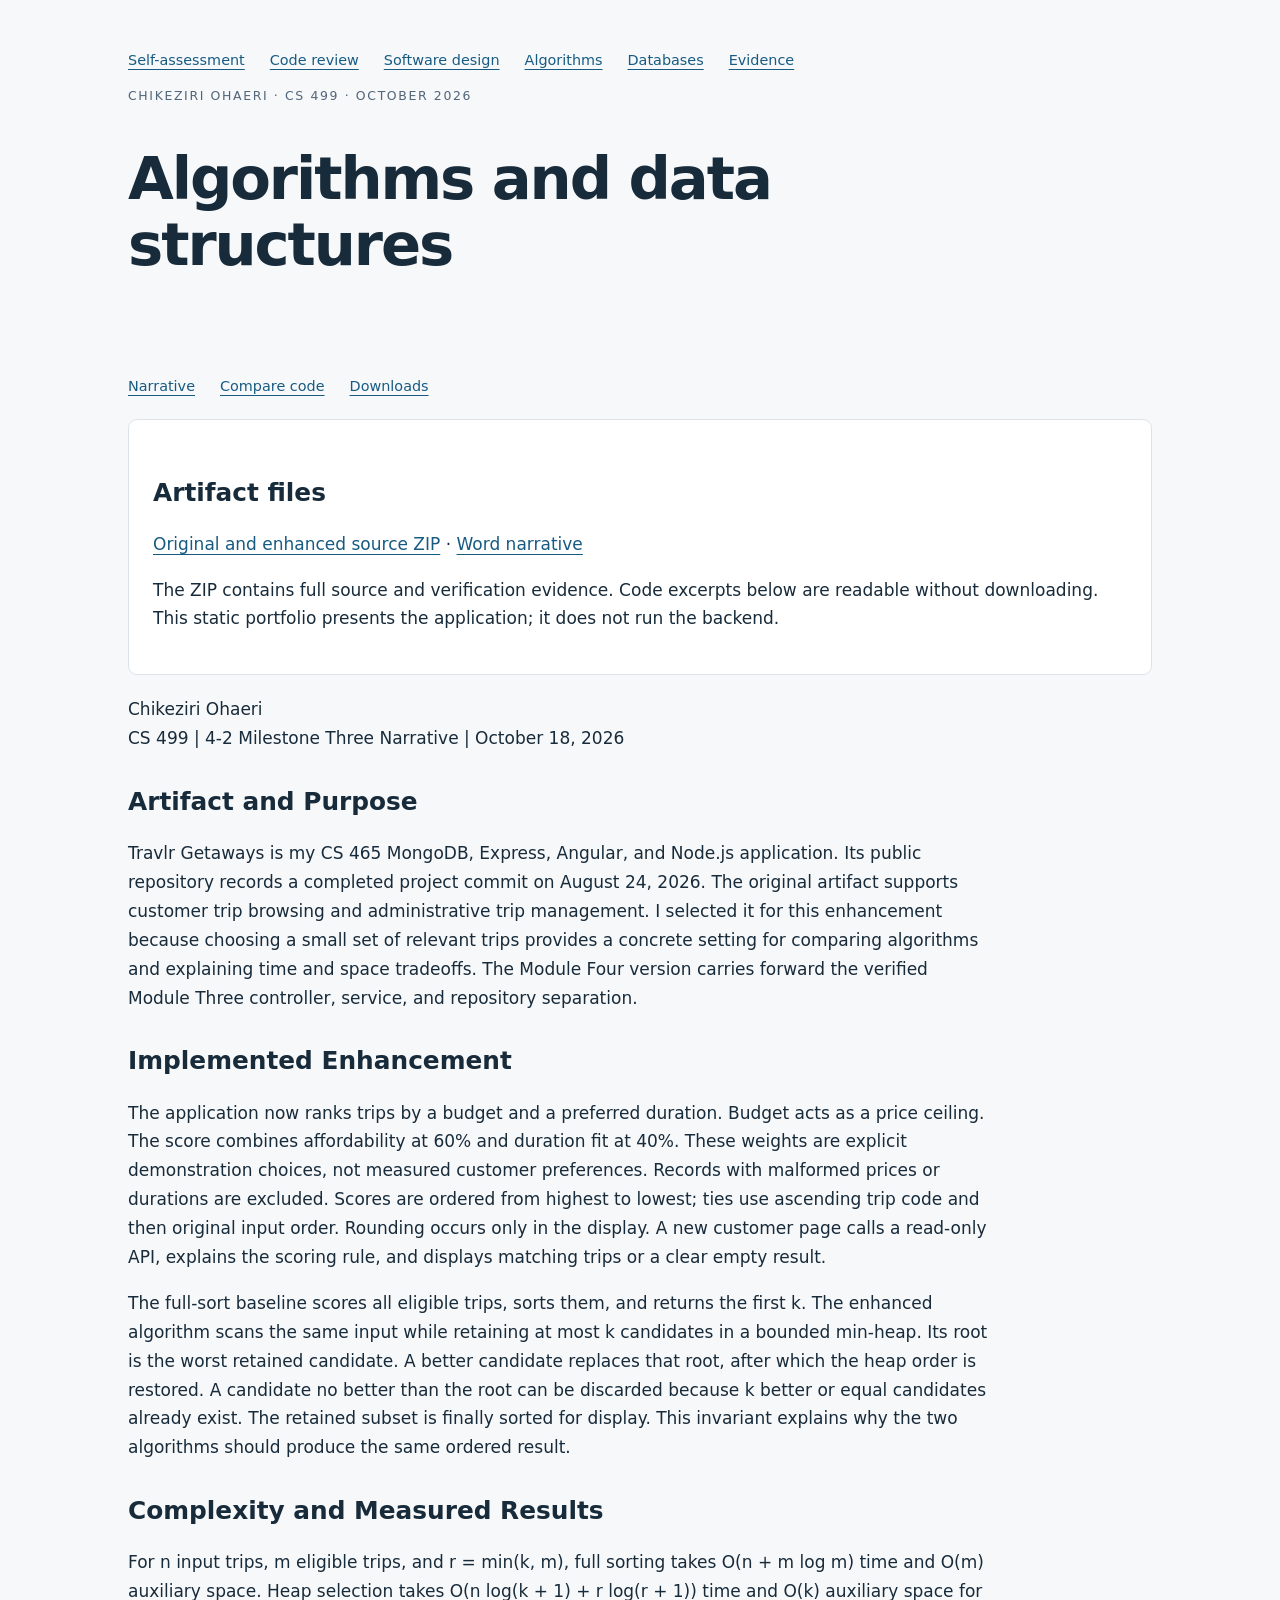
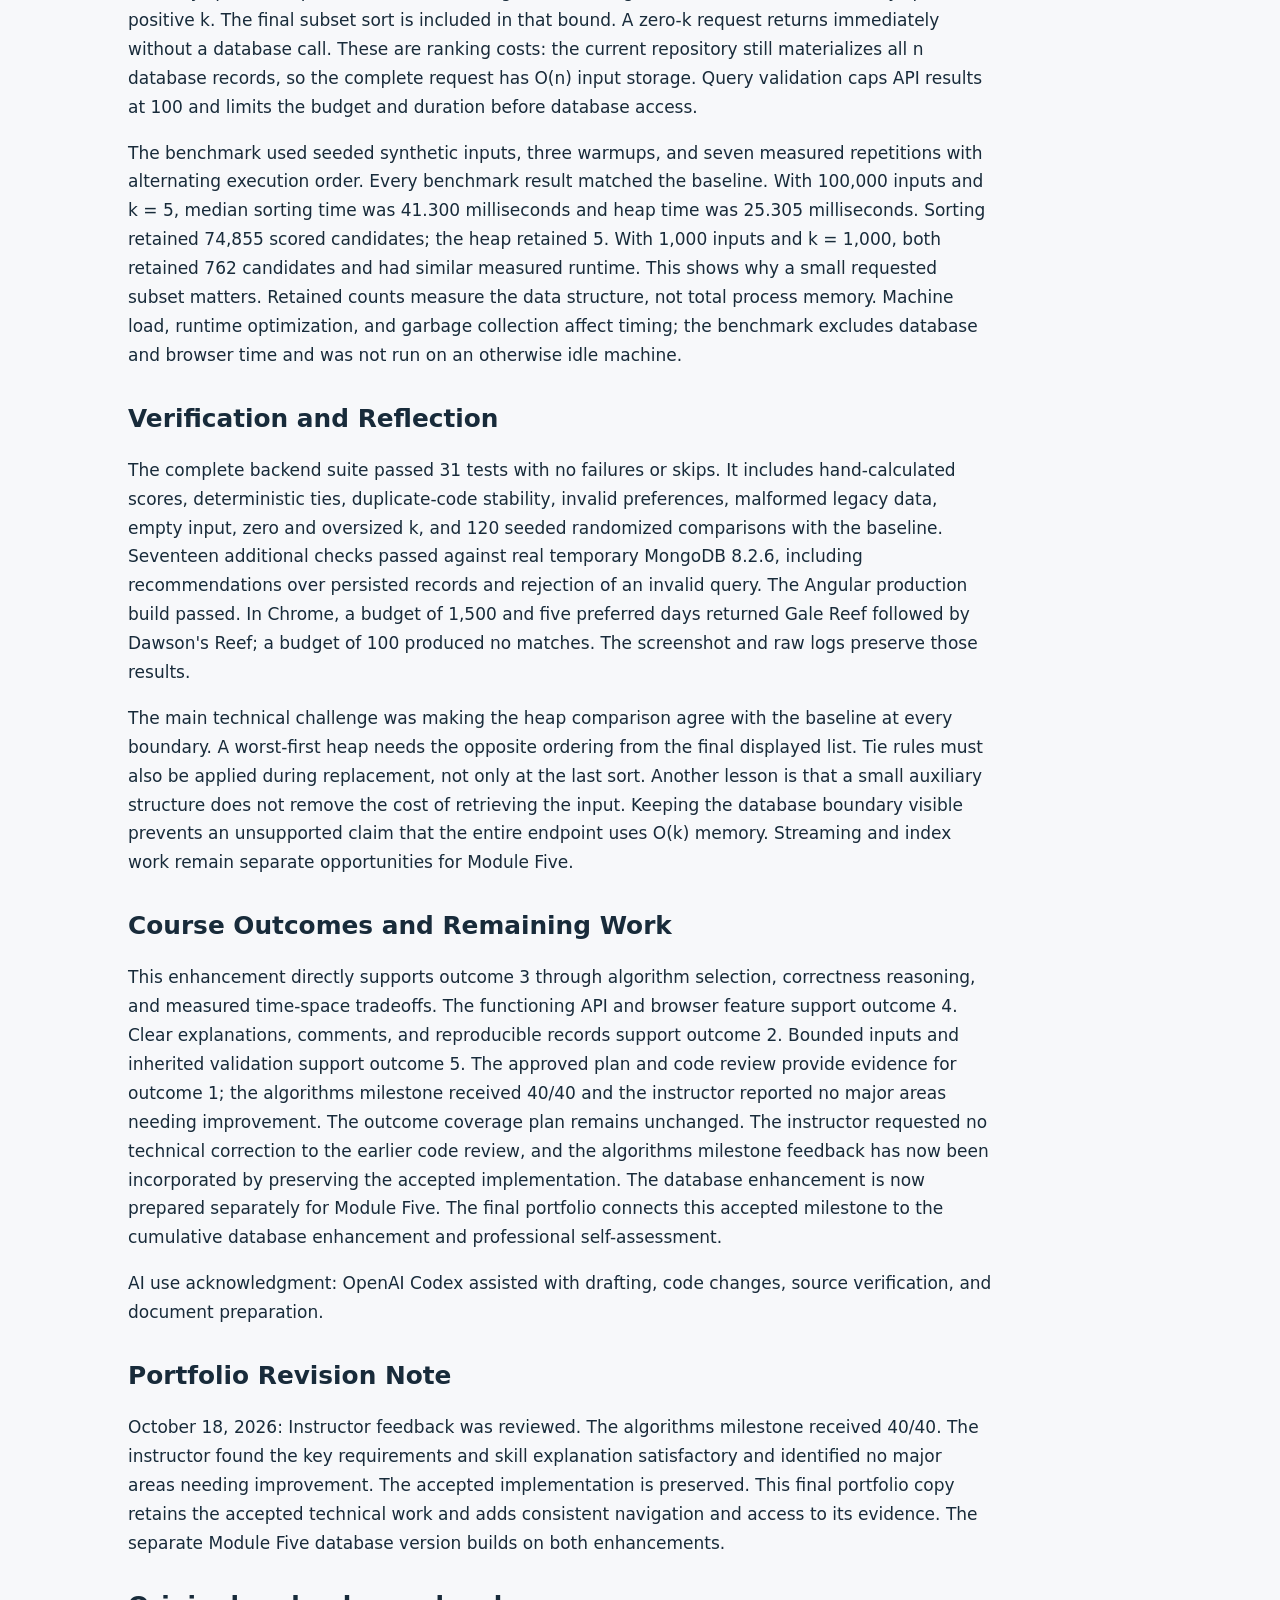
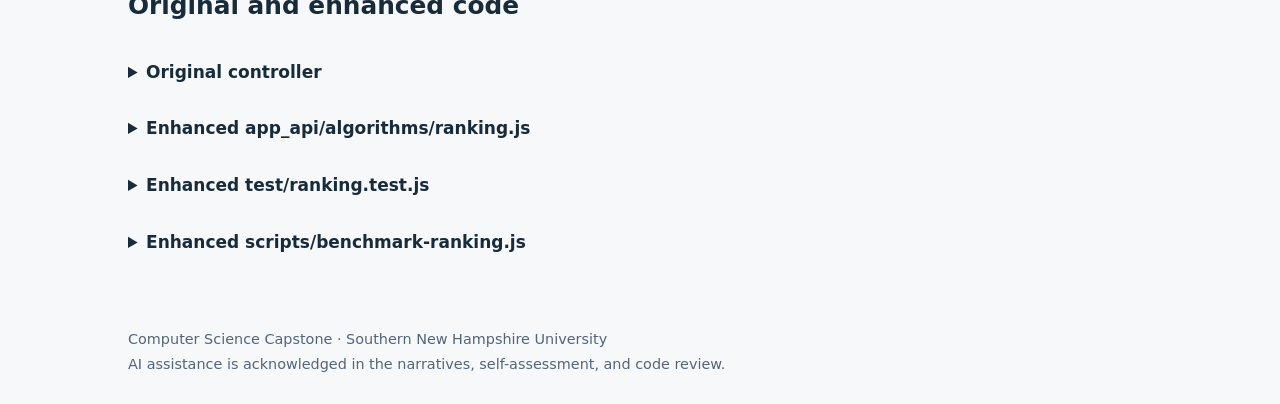
==== algorithms/index.html @ 8134e0b6 "Assemble CS 499 final capstone portfolio" ====
<!doctype html><html lang="en"><head><meta charset="utf-8"><meta name="viewport" content="width=device-width, initial-scale=1"><meta name="description" content="Chikeziri Ohaeri computer science capstone portfolio"><title>Algorithms and data structures | Chikeziri Ohaeri</title><link rel="stylesheet" href="../style.css"></head><body><a class="skip" href="#main">Skip to content</a><header><nav aria-label="Portfolio"><a href="../index.html">Self-assessment</a><a href="../code-review/index.html">Code review</a><a href="../software-design/index.html">Software design</a><a href="../algorithms/index.html">Algorithms</a><a href="../databases/index.html">Databases</a><a href="../evidence.html">Evidence</a></nav><p class="eyebrow">Chikeziri Ohaeri · CS 499 · October 2026</p><h1>Algorithms and data structures</h1><p class="intro"></p></header><main id="main"><nav aria-label="Page sections"><a href="#narrative">Narrative</a><a href="#source">Compare code</a><a href="#downloads">Downloads</a></nav><section class="downloads" id="downloads"><h2>Artifact files</h2><p><a href="downloads/4-2 Algorithms Artifact.zip">Original and enhanced source ZIP</a> · <a href="Algorithms Narrative.docx">Word narrative</a></p><p>The ZIP contains full source and verification evidence. Code excerpts below are readable without downloading. This static portfolio presents the application; it does not run the backend.</p></section><article id="narrative"><p>Chikeziri Ohaeri<br>CS 499 | 4-2 Milestone Three Narrative | October 18, 2026</p>
<h2>Artifact and Purpose</h2>
<p>Travlr Getaways is my CS 465 MongoDB, Express, Angular, and Node.js application. Its public repository records a completed project commit on August 24, 2026. The original artifact supports customer trip browsing and administrative trip management. I selected it for this enhancement because choosing a small set of relevant trips provides a concrete setting for comparing algorithms and explaining time and space tradeoffs. The Module Four version carries forward the verified Module Three controller, service, and repository separation.</p>
<h2>Implemented Enhancement</h2>
<p>The application now ranks trips by a budget and a preferred duration. Budget acts as a price ceiling. The score combines affordability at 60% and duration fit at 40%. These weights are explicit demonstration choices, not measured customer preferences. Records with malformed prices or durations are excluded. Scores are ordered from highest to lowest; ties use ascending trip code and then original input order. Rounding occurs only in the display. A new customer page calls a read-only API, explains the scoring rule, and displays matching trips or a clear empty result.</p>
<p>The full-sort baseline scores all eligible trips, sorts them, and returns the first k. The enhanced algorithm scans the same input while retaining at most k candidates in a bounded min-heap. Its root is the worst retained candidate. A better candidate replaces that root, after which the heap order is restored. A candidate no better than the root can be discarded because k better or equal candidates already exist. The retained subset is finally sorted for display. This invariant explains why the two algorithms should produce the same ordered result.</p>
<h2>Complexity and Measured Results</h2>
<p>For n input trips, m eligible trips, and r = min(k, m), full sorting takes O(n + m log m) time and O(m) auxiliary space. Heap selection takes O(n log(k + 1) + r log(r + 1)) time and O(k) auxiliary space for positive k. The final subset sort is included in that bound. A zero-k request returns immediately without a database call. These are ranking costs: the current repository still materializes all n database records, so the complete request has O(n) input storage. Query validation caps API results at 100 and limits the budget and duration before database access.</p>
<p>The benchmark used seeded synthetic inputs, three warmups, and seven measured repetitions with alternating execution order. Every benchmark result matched the baseline. With 100,000 inputs and k = 5, median sorting time was 41.300 milliseconds and heap time was 25.305 milliseconds. Sorting retained 74,855 scored candidates; the heap retained 5. With 1,000 inputs and k = 1,000, both retained 762 candidates and had similar measured runtime. This shows why a small requested subset matters. Retained counts measure the data structure, not total process memory. Machine load, runtime optimization, and garbage collection affect timing; the benchmark excludes database and browser time and was not run on an otherwise idle machine.</p>
<h2>Verification and Reflection</h2>
<p>The complete backend suite passed 31 tests with no failures or skips. It includes hand-calculated scores, deterministic ties, duplicate-code stability, invalid preferences, malformed legacy data, empty input, zero and oversized k, and 120 seeded randomized comparisons with the baseline. Seventeen additional checks passed against real temporary MongoDB 8.2.6, including recommendations over persisted records and rejection of an invalid query. The Angular production build passed. In Chrome, a budget of 1,500 and five preferred days returned Gale Reef followed by Dawson&#x27;s Reef; a budget of 100 produced no matches. The screenshot and raw logs preserve those results.</p>
<p>The main technical challenge was making the heap comparison agree with the baseline at every boundary. A worst-first heap needs the opposite ordering from the final displayed list. Tie rules must also be applied during replacement, not only at the last sort. Another lesson is that a small auxiliary structure does not remove the cost of retrieving the input. Keeping the database boundary visible prevents an unsupported claim that the entire endpoint uses O(k) memory. Streaming and index work remain separate opportunities for Module Five.</p>
<h2>Course Outcomes and Remaining Work</h2>
<p>This enhancement directly supports outcome 3 through algorithm selection, correctness reasoning, and measured time-space tradeoffs. The functioning API and browser feature support outcome 4. Clear explanations, comments, and reproducible records support outcome 2. Bounded inputs and inherited validation support outcome 5. The approved plan and code review provide evidence for outcome 1; the algorithms milestone received 40/40 and the instructor reported no major areas needing improvement. The outcome coverage plan remains unchanged. The instructor requested no technical correction to the earlier code review, and the algorithms milestone feedback has now been incorporated by preserving the accepted implementation. The database enhancement is now prepared separately for Module Five. The final portfolio connects this accepted milestone to the cumulative database enhancement and professional self-assessment.</p>
<p>AI use acknowledgment: OpenAI Codex assisted with drafting, code changes, source verification, and document preparation.</p>
<h2>Portfolio Revision Note</h2>
<p>October 18, 2026: Instructor feedback was reviewed. The algorithms milestone received 40/40. The instructor found the key requirements and skill explanation satisfactory and identified no major areas needing improvement. The accepted implementation is preserved. This final portfolio copy retains the accepted technical work and adds consistent navigation and access to its evidence. The separate Module Five database version builds on both enhancements.</p></article><section id="source"><h2>Original and enhanced code</h2><details><summary>Original controller</summary><pre><code>const Trip = require(&#x27;../models/travlr&#x27;);

const tripFields = [
  &#x27;code&#x27;,
  &#x27;name&#x27;,
  &#x27;length&#x27;,
  &#x27;start&#x27;,
  &#x27;resort&#x27;,
  &#x27;perPerson&#x27;,
  &#x27;image&#x27;,
  &#x27;description&#x27;,
];

function tripPayload(body = {}) {
  return tripFields.reduce((payload, field) =&gt; {
    if (body[field] !== undefined) {
      payload[field] = body[field];
    }
    return payload;
  }, {});
}

function requiredFieldsMissing(payload) {
  return tripFields.filter((field) =&gt; (
    payload[field] === undefined
    || payload[field] === null
    || (typeof payload[field] === &#x27;string&#x27; &amp;&amp; payload[field].trim() === &#x27;&#x27;)
  ));
}

function databaseError(res, error, action) {
  if (error?.name === &#x27;ValidationError&#x27; || error?.name === &#x27;CastError&#x27;) {
    return res.status(400).json({ message: &#x27;Invalid trip data&#x27;, details: error.message });
  }

  if (error?.code === 11000) {
    return res.status(409).json({ message: &#x27;A trip with that code already exists&#x27; });
  }

  return res.status(500).json({ message: `Unable to ${action} trip` });
}

function createTripsController(TripModel) {
  async function tripsList(req, res) {
    try {
      const trips = await TripModel.find({});

      if (trips.length === 0) {
        return res.status(404).json({ message: &#x27;No trips found&#x27; });
      }

      return res.status(200).json(trips);
    } catch (error) {
      return res.status(500).json({ message: &#x27;Unable to retrieve trips&#x27; });
    }
  }

  async function tripsFindByCode(req, res) {
    const tripCode = req.params?.tripCode?.trim();

    if (!tripCode) {
      return res.status(400).json({ message: &#x27;Trip code is required&#x27; });
    }

    try {
      const trip = await TripModel.findOne({ code: tripCode });

      if (!trip) {
        return res.status(404).json({ message: `Trip ${tripCode} not found` });
      }

      return res.status(200).json(trip);
    } catch (error) {
      return res.status(500).json({ message: &#x27;Unable to retrieve trip&#x27; });
    }
  }

  async function tripsAddTrip(req, res) {
    const payload = tripPayload(req.body);
    const missingFields = requiredFieldsMissing(payload);

    if (missingFields.length &gt; 0) {
      return res.status(400).json({
        message: `Missing required trip fields: ${missingFields.join(&#x27;, &#x27;)}`,
      });
    }

    try {
      const trip = await TripModel.create(payload);
      return res.status(201).json(trip);
    } catch (error) {
      return databaseError(res, error, &#x27;create&#x27;);
    }
  }

  async function tripsUpdateTrip(req, res) {
    const tripCode = req.params?.tripCode?.trim();

    if (!tripCode) {
      return res.status(400).json({ message: &#x27;Trip code is required&#x27; });
    }

    const payload = tripPayload(req.body);
    const missingFields = requiredFieldsMissing(payload);

    if (missingFields.length &gt; 0) {
      return res.status(400).json({
        message: `Missing required trip fields: ${missingFields.join(&#x27;, &#x27;)}`,
      });
    }

    try {
      const trip = await TripModel.findOneAndUpdate(
        { code: tripCode },
        payload,
        { returnDocument: &#x27;after&#x27;, runValidators: true },
      );

      if (!trip) {
        return res.status(404).json({ message: `Trip ${tripCode} not found` });
      }

      return res.status(200).json(trip);
    } catch (error) {
      return databaseError(res, error, &#x27;update&#x27;);
    }
  }

  async function tripsDeleteTrip(req, res) {
    const tripCode = req.params?.tripCode?.trim();

    if (!tripCode) {
      return res.status(400).json({ message: &#x27;Trip code is required&#x27; });
    }

    try {
      const trip = await TripModel.findOneAndDelete({ code: tripCode });

      if (!trip) {
        return res.status(404).json({ message: `Trip ${tripCode} not found` });
      }

      return res.status(200).json({ message: `Trip ${tripCode} deleted` });
    } catch (error) {
      return databaseError(res, error, &#x27;delete&#x27;);
    }
  }

  return {
    tripsList,
    tripsFindByCode,
    tripsAddTrip,
    tripsUpdateTrip,
    tripsDeleteTrip,
  };
}

module.exports = {
  ...createTripsController(Trip),
  createTripsController,
};
</code></pre></details><details><summary>Enhanced app_api/algorithms/ranking.js</summary><pre><code>/** Chikeziri Ohaeri | CS 499 Module 4 | 2026-09-27 | AI-assisted.
 * Rank eligible trips by affordability (60%) and duration fit (40%).
 * Larger scores win; ties use ascending code, then original input order.
 * The heap keeps the WORST retained candidate at its root for replacement.
 * For n inputs, m eligible and r=min(k,m): sort O(n+m log m), O(m) space;
 * heap O(n log(k+1)+r log(r+1)), O(k) auxiliary space, excluding input.
 * Database list materialization still takes O(n) memory outside this module.
 */
const { ApiError } = require(&#x27;../errors/api-error&#x27;);
function preferences(query) {
  const bad = () =&gt; { throw new ApiError(400, &#x27;INVALID_PREFERENCES&#x27;, &#x27;Use budget &gt; 0 and &lt;= 1000000, days 1-366, and k 0-100; no other parameters.&#x27;); };
  if (!query || Object.keys(query).some(key =&gt; ![&#x27;budget&#x27;,&#x27;days&#x27;,&#x27;k&#x27;].includes(key))) bad();
  const raw = { budget: query.budget, days: query.days, k: query.k ?? &#x27;5&#x27; };
  for (const value of Object.values(raw)) if (typeof value !== &#x27;string&#x27; || !/^\d+(?:\.\d{1,2})?$/.test(value)) bad();
  const result = Object.fromEntries(Object.entries(raw).map(([key,value])=&gt;[key,Number(value)]));
  if (!(result.budget &gt; 0 &amp;&amp; result.budget &lt;= 1e6) || !Number.isInteger(result.days) || result.days &lt; 1 || result.days &gt; 366 || !Number.isInteger(result.k) || result.k &lt; 0 || result.k &gt; 100) bad();
  return result;
}
function validOptions({budget,days,k}) {
  if (!Number.isFinite(budget) || budget &lt;= 0 || !Number.isInteger(days) || days &lt; 1 || !Number.isInteger(k) || k &lt; 0) throw new RangeError(&#x27;Invalid ranking options&#x27;);
}
function candidate(trip,index,{budget,days}) {
  if (!trip || typeof trip.code !== &#x27;string&#x27; || !/^[A-Za-z0-9_-]{1,40}$/.test(trip.code)) return null;
  const price = String(trip.perPerson ?? &#x27;&#x27;);
  const duration = /^(\d+) nights?\s*\/\s*(\d+) days?$/.exec(String(trip.length ?? &#x27;&#x27;));
  if (!/^\d+(?:\.\d{1,2})?$/.test(price) || !duration) return null;
  const cost = Number(price), nights = Number(duration[1]), actualDays = Number(duration[2]);
  if (!Number.isFinite(cost) || cost &gt; budget || actualDays &lt; 1 || actualDays &gt; 366 || nights !== actualDays-1) return null;
  const score = 0.6*(1-cost/budget)+0.4*(1-Math.abs(actualDays-days)/Math.max(actualDays,days));
  return {trip,score,index};
}
// Negative means a is better than b. No rounding before ordering.
function compare(a,b) { return b.score-a.score || (a.trip.code &lt; b.trip.code ? -1 : a.trip.code &gt; b.trip.code ? 1 : 0) || a.index-b.index; }
function result(items,stats) { return {results:items.map(({trip,score})=&gt;({trip,score})),stats}; }
function rankSort(trips,options) {
  validOptions(options);
  const stats={examined:0,eligible:0,maxRetained:0,comparisons:0};
  if (!options.k) return result([],stats);
  const scored=[];
  for (const trip of trips) { const c=candidate(trip,stats.examined++,options); if(c) scored.push(c); }
  stats.eligible=stats.maxRetained=scored.length;
  scored.sort((a,b)=&gt;{stats.comparisons++;return compare(a,b);});
  return result(scored.slice(0,options.k),stats);
}
function rankHeap(trips,options) {
  validOptions(options);
  const stats={examined:0,eligible:0,maxRetained:0,comparisons:0};
  if (!options.k) return result([],stats);
  const heap=[];
  const cmp=(a,b)=&gt;{stats.comparisons++;return compare(a,b);};
  for (const trip of trips) {
    const c=candidate(trip,stats.examined++,options);
    if(!c) continue;
    stats.eligible++;
    if(heap.length &lt; options.k) {
      heap.push(c); let i=heap.length-1;
      while(i&gt;0) { const parent=(i-1)&gt;&gt;1; if(cmp(heap[i],heap[parent])&lt;=0) break; [heap[i],heap[parent]]=[heap[parent],heap[i]]; i=parent; }
      stats.maxRetained=Math.max(stats.maxRetained,heap.length);
    } else if(cmp(c,heap[0])&lt;0) {
      heap[0]=c; let i=0;
      while(true) {
        const left=2*i+1, right=left+1; let worst=i;
        if(left&lt;heap.length &amp;&amp; cmp(heap[left],heap[worst])&gt;0) worst=left;
        if(right&lt;heap.length &amp;&amp; cmp(heap[right],heap[worst])&gt;0) worst=right;
        if(worst===i) break;
        [heap[i],heap[worst]]=[heap[worst],heap[i]]; i=worst;
      }
    }
  }
  heap.sort(cmp); // The retained subset must also be returned in best-first order.
  return result(heap,stats);
}
module.exports={preferences,rankSort,rankHeap};
</code></pre></details><details><summary>Enhanced test/ranking.test.js</summary><pre><code>/** AI-assisted behavioral checks, Chikeziri Ohaeri, CS 499, 2026-09-27. */
const test=require(&#x27;node:test&#x27;), assert=require(&#x27;node:assert/strict&#x27;);
const {preferences,rankSort,rankHeap}=require(&#x27;../app_api/algorithms/ranking&#x27;);
const {createTripsService}=require(&#x27;../app_api/services/trips&#x27;);
const trip=(code,price=500,days=5)=&gt;({code,name:code,perPerson:String(price),length:`${days-1} nights / ${days} days`});
const opts={budget:1000,days:5,k:2};
test(&#x27;known score, budget exclusion, exact ranking and unchanged input&#x27;,()=&gt;{
 const input=[trip(&#x27;B&#x27;,500),trip(&#x27;A&#x27;,100),trip(&#x27;C&#x27;,1200),trip(&#x27;D&#x27;,0,10)]; const saved=JSON.stringify(input);
 for(const fn of [rankSort,rankHeap]) {const out=fn(input,opts);assert.deepEqual(out.results.map(x=&gt;x.trip.code),[&#x27;A&#x27;,&#x27;D&#x27;]);assert.ok(Math.abs(out.results[0].score-.94)&lt;1e-12);assert.equal(out.stats.eligible,3);}
 assert.equal(JSON.stringify(input),saved);
});
test(&#x27;ties are deterministic by code and stable input order for duplicate codes&#x27;,()=&gt;{
 const input=[trip(&#x27;B&#x27;),{...trip(&#x27;A&#x27;),name:&#x27;first&#x27;}, {...trip(&#x27;A&#x27;),name:&#x27;second&#x27;},trip(&#x27;C&#x27;)];
 for(const fn of [rankSort,rankHeap]) assert.deepEqual(fn(input,opts).results.map(x=&gt;x.trip.name),[&#x27;first&#x27;,&#x27;second&#x27;]);
 assert.deepEqual(rankHeap([trip(&#x27;Z&#x27;),trip(&#x27;A&#x27;),trip(&#x27;B&#x27;)],opts).results.map(x=&gt;x.trip.code),[&#x27;A&#x27;,&#x27;B&#x27;]);
});
test(&#x27;empty input, zero k, oversized k, malformed legacy records and boundaries&#x27;,()=&gt;{
 const input=[trip(&#x27;A&#x27;,0,1),trip(&#x27;B&#x27;,1000,366),trip(&#x27;C&#x27;,-1),trip(&#x27;D&#x27;,1,0),{...trip(&#x27;E&#x27;),length:&#x27;4 nights / 7 days&#x27;},null,trip(&#x27;bad code&#x27;),{...trip(&#x27;F&#x27;),perPerson:&#x27;1e2&#x27;}];
 for(const fn of [rankSort,rankHeap]) {assert.equal(fn([],opts).results.length,0);assert.equal(fn(input,{...opts,k:0}).results.length,0);assert.deepEqual(fn(input,{...opts,k:20}).results.map(x=&gt;x.trip.code),[&#x27;A&#x27;,&#x27;B&#x27;]);assert.throws(()=&gt;fn(input,{...opts,k:-1}),RangeError);}
});
test(&#x27;query validation rejects arrays, operators, unknown keys and unbounded values&#x27;,()=&gt;{
 assert.deepEqual(preferences({budget:&#x27;1000.25&#x27;,days:&#x27;5&#x27;}),{budget:1000.25,days:5,k:5});
 assert.equal(preferences({budget:&#x27;1&#x27;,days:&#x27;1&#x27;,k:&#x27;0&#x27;}).k,0);
 for(const query of [{budget:&#x27;0&#x27;,days:&#x27;5&#x27;},{budget:&#x27;100&#x27;,days:&#x27;1.5&#x27;},{budget:&#x27;100&#x27;,days:&#x27;367&#x27;},{budget:&#x27;100&#x27;,days:&#x27;5&#x27;,k:&#x27;101&#x27;},{budget:[&#x27;100&#x27;],days:&#x27;5&#x27;},{budget:{$gt:0},days:&#x27;5&#x27;},{budget:&#x27;1e3&#x27;,days:&#x27;5&#x27;},{budget:&#x27;100&#x27;,days:&#x27;5&#x27;,where:&#x27;x&#x27;}]) assert.throws(()=&gt;preferences(query),e=&gt;e.status===400);
});
test(&#x27;seeded randomized heap results equal sort baseline and retain no more than k&#x27;,()=&gt;{
 let seed=123456789;const random=()=&gt;{seed=(Math.imul(1664525,seed)+1013904223)&gt;&gt;&gt;0;return seed/4294967296;};
 for(let run=0;run&lt;120;run++) {
  const input=Array.from({length:Math.floor(random()*350)},(_,i)=&gt;trip(&#x27;T&#x27;+String(i%200).padStart(4,&#x27;0&#x27;),Math.floor(random()*20)*100,1+Math.floor(random()*30)));
  const options={budget:100+Math.floor(random()*2000),days:1+Math.floor(random()*30),k:Math.floor(random()*400)};
  const heap=rankHeap(input,options),sort=rankSort(input,options);assert.deepEqual(heap.results,sort.results);assert.ok(heap.stats.maxRetained&lt;=options.k);assert.equal(heap.stats.maxRetained,Math.min(options.k,heap.stats.eligible));
 }
});
test(&#x27;service rejects bad queries before I/O and handles zero k without storage&#x27;,async()=&gt;{
 let calls=0;const service=createTripsService({list:async()=&gt;{calls++;return [trip(&#x27;A&#x27;)];}});
 await assert.rejects(service.recommend({budget:&#x27;-1&#x27;,days:&#x27;5&#x27;}));
 assert.equal((await service.recommend({budget:&#x27;1000&#x27;,days:&#x27;5&#x27;,k:&#x27;0&#x27;})).results.length,0);assert.equal(calls,0);
 assert.equal((await service.recommend({budget:&#x27;1000&#x27;,days:&#x27;5&#x27;})).results[0].trip.code,&#x27;A&#x27;);assert.equal(calls,1);
});
</code></pre></details><details><summary>Enhanced scripts/benchmark-ranking.js</summary><pre><code>/** Reproducible synthetic CPU benchmark; no database/network time included.
 * Chikeziri Ohaeri, CS 499 Module 4, 2026-09-27. AI-assisted.
 */
const {rankSort,rankHeap}=require(&#x27;../app_api/algorithms/ranking&#x27;);
const {performance}=require(&#x27;node:perf_hooks&#x27;);
const assert=require(&#x27;node:assert/strict&#x27;),os=require(&#x27;node:os&#x27;),fs=require(&#x27;node:fs&#x27;);
let seed=4992026; const random=()=&gt;{seed=(Math.imul(seed,1664525)+1013904223)&gt;&gt;&gt;0;return seed/4294967296;};
const median=a=&gt;[...a].sort((x,y)=&gt;x-y)[Math.floor(a.length/2)];
const report={timestamp:new Date().toISOString(),node:process.version,platform:process.platform,cpu:os.cpus()[0].model,seed,units:&#x27;milliseconds&#x27;,repetitions:7,memoryMetric:&#x27;maximum simultaneously retained scored candidates, not process heap bytes&#x27;,cases:[]};
for(const [n,k] of [[1000,5],[10000,5],[100000,5],[100000,50],[1000,1000]]) {
 const input=Array.from({length:n},(_,i)=&gt;{const days=1+Math.floor(random()*20);return{code:&#x27;T&#x27;+String(i).padStart(6,&#x27;0&#x27;),perPerson:String(Math.floor(random()*200000)/100),length:`${days-1} nights / ${days} days`};});
 const options={budget:1500,days:7,k};
 const expected=rankSort(input,options);const checked=rankHeap(input,options);assert.deepEqual(checked.results,expected.results);
 for(let warm=0;warm&lt;3;warm++){rankSort(input,options);rankHeap(input,options);}
 const sortMs=[],heapMs=[];
 for(let run=0;run&lt;7;run++) for(const name of (run%2?[&#x27;heap&#x27;,&#x27;sort&#x27;]:[&#x27;sort&#x27;,&#x27;heap&#x27;])) {const begin=performance.now();(name===&#x27;sort&#x27;?rankSort:rankHeap)(input,options);(name===&#x27;sort&#x27;?sortMs:heapMs).push(performance.now()-begin);}
 report.cases.push({n,k,eligible:checked.stats.eligible,identicalResults:true,sortMs,heapMs,sortMedianMs:median(sortMs),heapMedianMs:median(heapMs),sortRetained:expected.stats.maxRetained,heapRetained:checked.stats.maxRetained,sortComparisons:expected.stats.comparisons,heapComparisons:checked.stats.comparisons});
}
const output=process.argv[2]||&#x27;benchmark.json&#x27;;fs.writeFileSync(output,JSON.stringify(report,null,2));console.table(report.cases.map(({n,k,sortMedianMs,heapMedianMs,sortRetained,heapRetained})=&gt;({n,k,sortMedianMs,heapMedianMs,sortRetained,heapRetained})));
</code></pre></details></section></main><footer>Computer Science Capstone · Southern New Hampshire University<br>AI assistance is acknowledged in the narratives, self-assessment, and code review.</footer></body></html>
---- style.css ----
*{box-sizing:border-box}html{scroll-behavior:smooth}body{margin:0;background:#f7f8fa;color:#182b3a;font:17px/1.7 system-ui,sans-serif}header,main,footer{max-width:1080px;margin:auto;padding:28px}header{padding-top:48px}h1{font-size:clamp(2rem,5vw,3.7rem);line-height:1.12;letter-spacing:-.035em;max-width:900px}h2{font-size:1.55rem;line-height:1.35;margin-top:2rem}h3{font-size:1.1rem}a{color:#175b83;text-underline-offset:4px}nav{display:flex;flex-wrap:wrap;gap:12px 25px}nav a{font-size:.9rem}.eyebrow{font-size:.78rem;letter-spacing:.13em;text-transform:uppercase;color:#526579}.intro{font-size:1.2rem;max-width:760px}article p{max-width:80ch}.cards{display:grid;grid-template-columns:repeat(3,1fr);gap:18px}.card,.downloads{background:white;border:1px solid #dce3e9;border-radius:9px;padding:24px;margin:20px 0}.card h2{margin-top:0}.metric{font-size:1.8rem;font-weight:650;display:block}.muted,footer{color:#526579;font-size:.9rem}pre{overflow:auto;background:#142736;color:#f0f6fa;padding:20px;font:14px/1.6 Consolas,monospace;max-height:600px;border-radius:6px}summary{cursor:pointer;font-weight:650;padding:14px 0}video,img{width:100%;height:auto}table{border-collapse:collapse;width:100%;font-size:.95rem}td,th{padding:16px;text-align:left;border-bottom:1px solid #ccd6df;vertical-align:top}th{background:#e8eef3}.table-wrap{overflow-x:auto}:focus-visible{outline:3px solid #bc6500;outline-offset:4px}.skip{position:absolute;top:-100px}.skip:focus{top:0;background:white;padding:10px}@media(max-width:700px){.cards{grid-template-columns:1fr}header,main,footer{padding:20px}nav{gap:10px 16px}td,th{padding:10px}}
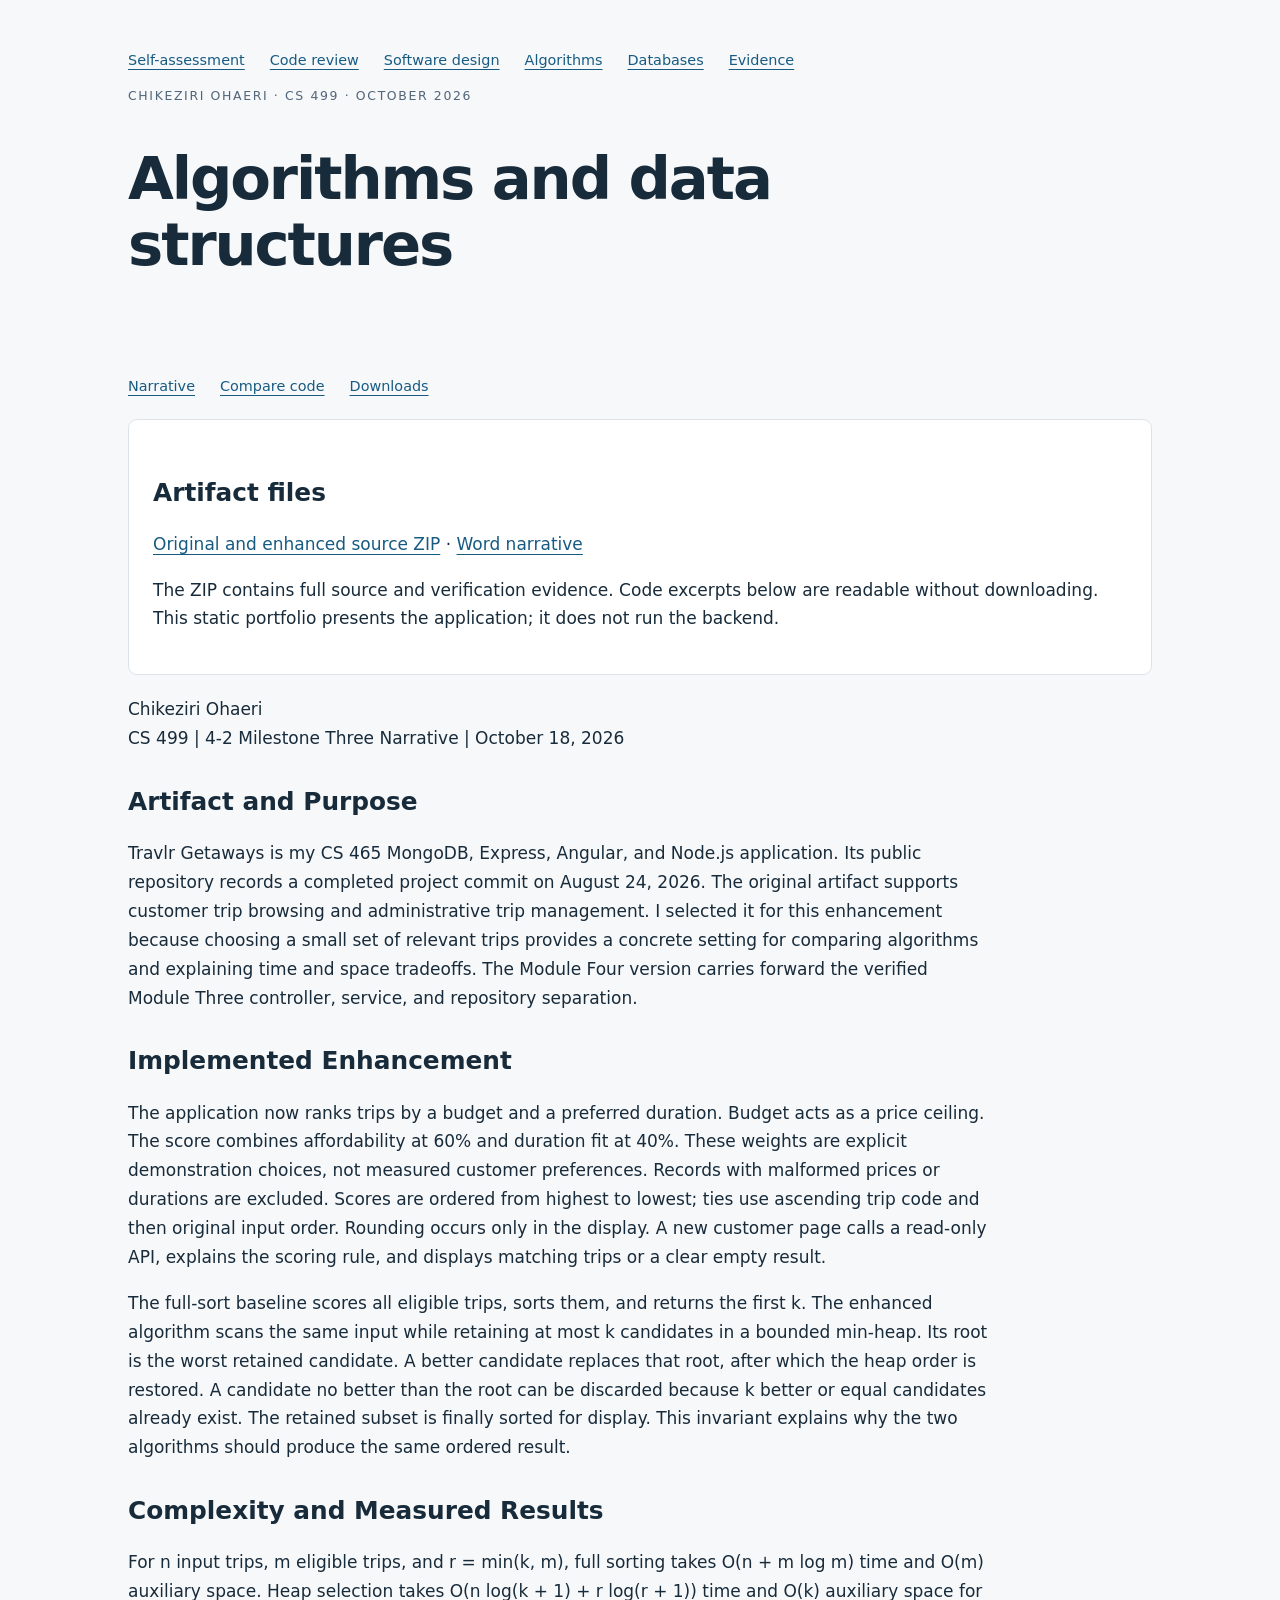
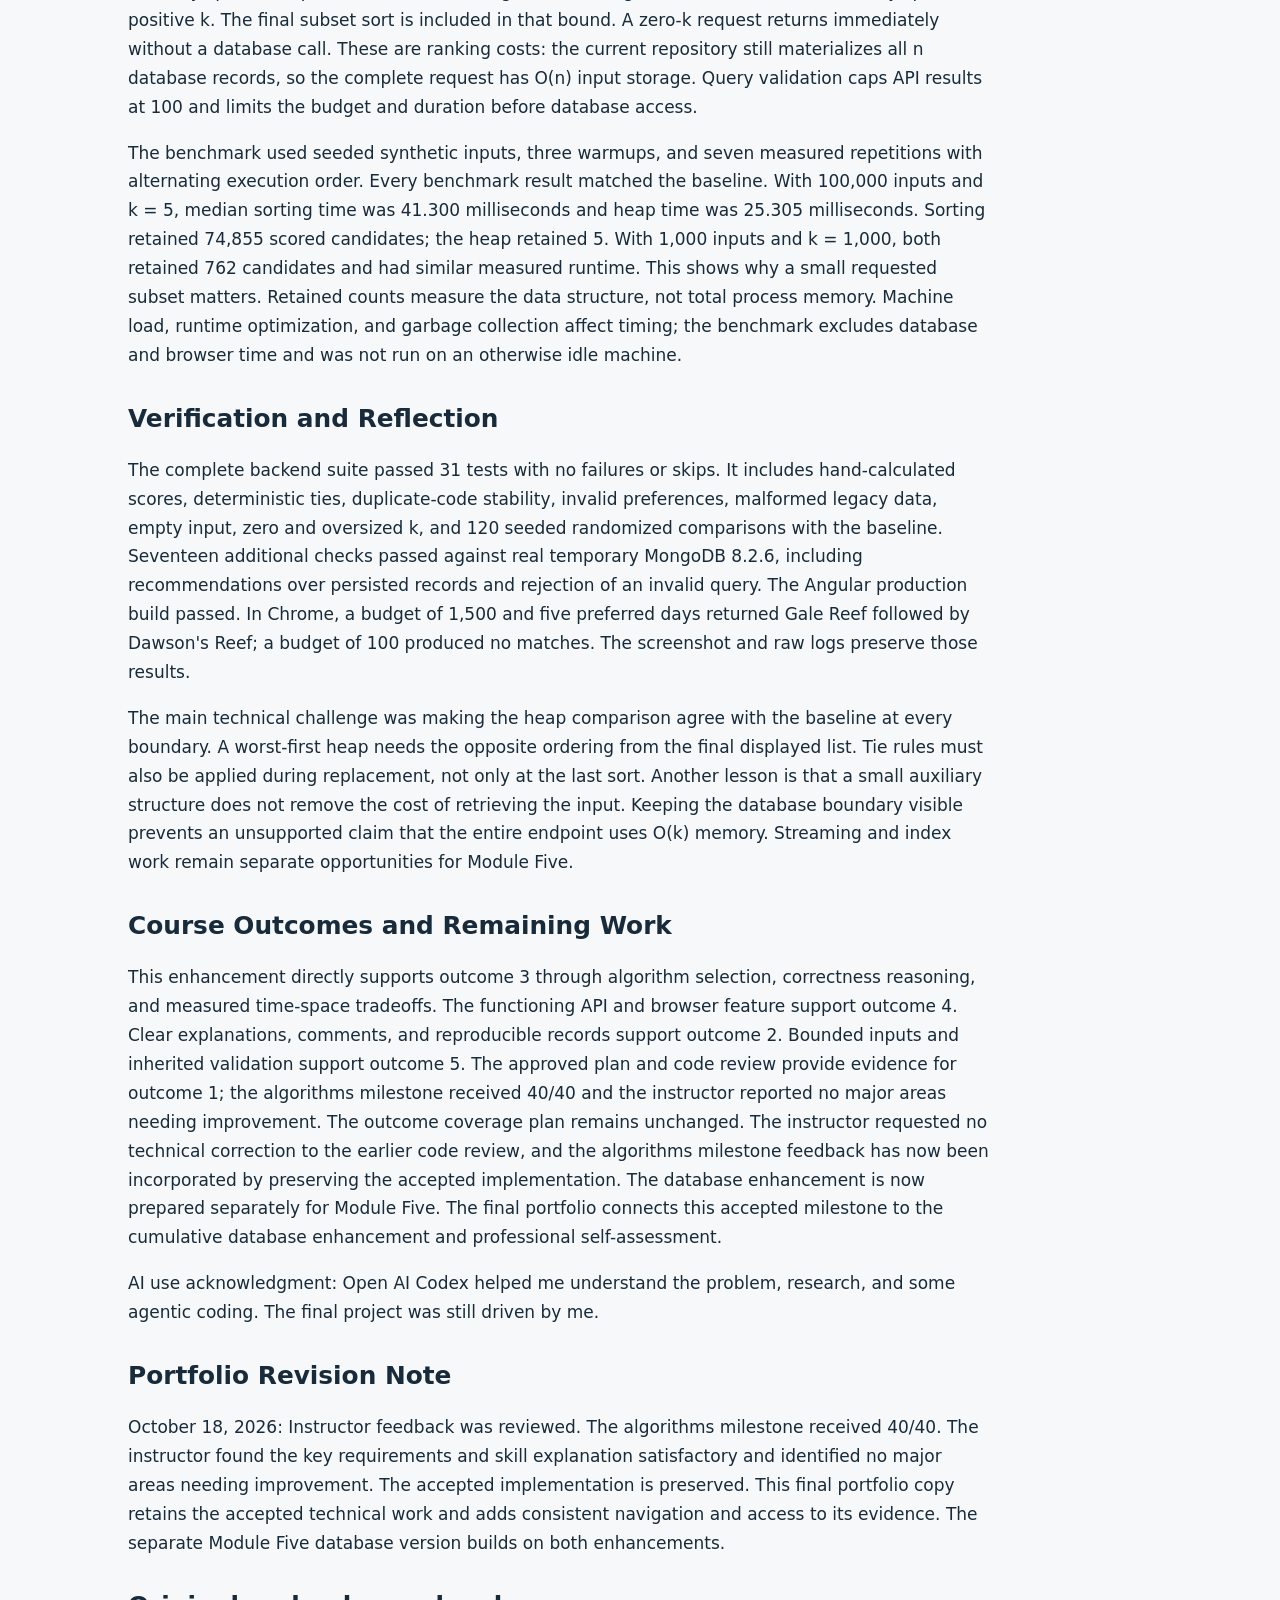
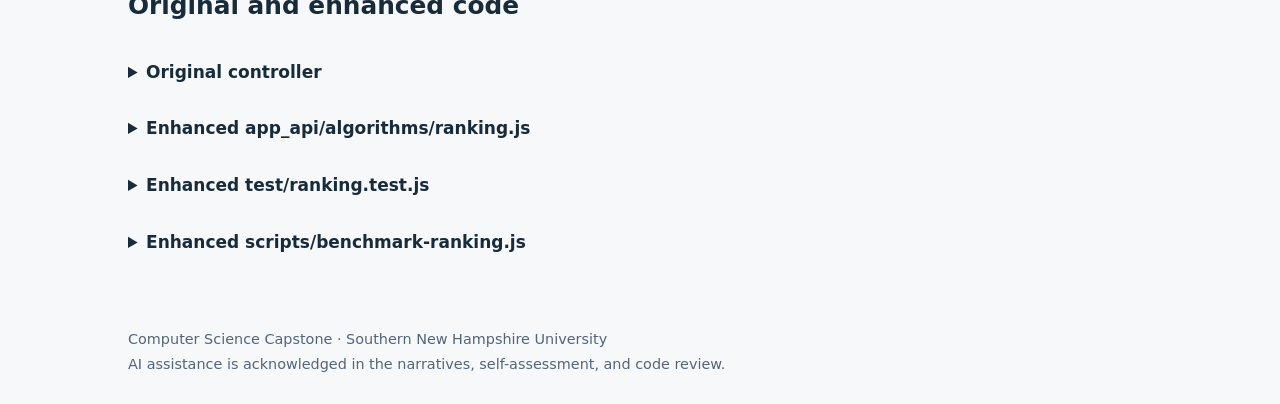
==== commit 2347dbbc: "Update final project AI acknowledgments" ====
--- a/algorithms/index.html
+++ b/algorithms/index.html
@@ -12,7 +12,7 @@
 <p>The main technical challenge was making the heap comparison agree with the baseline at every boundary. A worst-first heap needs the opposite ordering from the final displayed list. Tie rules must also be applied during replacement, not only at the last sort. Another lesson is that a small auxiliary structure does not remove the cost of retrieving the input. Keeping the database boundary visible prevents an unsupported claim that the entire endpoint uses O(k) memory. Streaming and index work remain separate opportunities for Module Five.</p>
 <h2>Course Outcomes and Remaining Work</h2>
 <p>This enhancement directly supports outcome 3 through algorithm selection, correctness reasoning, and measured time-space tradeoffs. The functioning API and browser feature support outcome 4. Clear explanations, comments, and reproducible records support outcome 2. Bounded inputs and inherited validation support outcome 5. The approved plan and code review provide evidence for outcome 1; the algorithms milestone received 40/40 and the instructor reported no major areas needing improvement. The outcome coverage plan remains unchanged. The instructor requested no technical correction to the earlier code review, and the algorithms milestone feedback has now been incorporated by preserving the accepted implementation. The database enhancement is now prepared separately for Module Five. The final portfolio connects this accepted milestone to the cumulative database enhancement and professional self-assessment.</p>
-<p>AI use acknowledgment: OpenAI Codex assisted with drafting, code changes, source verification, and document preparation.</p>
+<p>AI use acknowledgment: Open AI Codex helped me understand the problem, research, and some agentic coding. The final project was still driven by me.</p>
 <h2>Portfolio Revision Note</h2>
 <p>October 18, 2026: Instructor feedback was reviewed. The algorithms milestone received 40/40. The instructor found the key requirements and skill explanation satisfactory and identified no major areas needing improvement. The accepted implementation is preserved. This final portfolio copy retains the accepted technical work and adds consistent navigation and access to its evidence. The separate Module Five database version builds on both enhancements.</p></article><section id="source"><h2>Original and enhanced code</h2><details><summary>Original controller</summary><pre><code>const Trip = require(&#x27;../models/travlr&#x27;);
 
